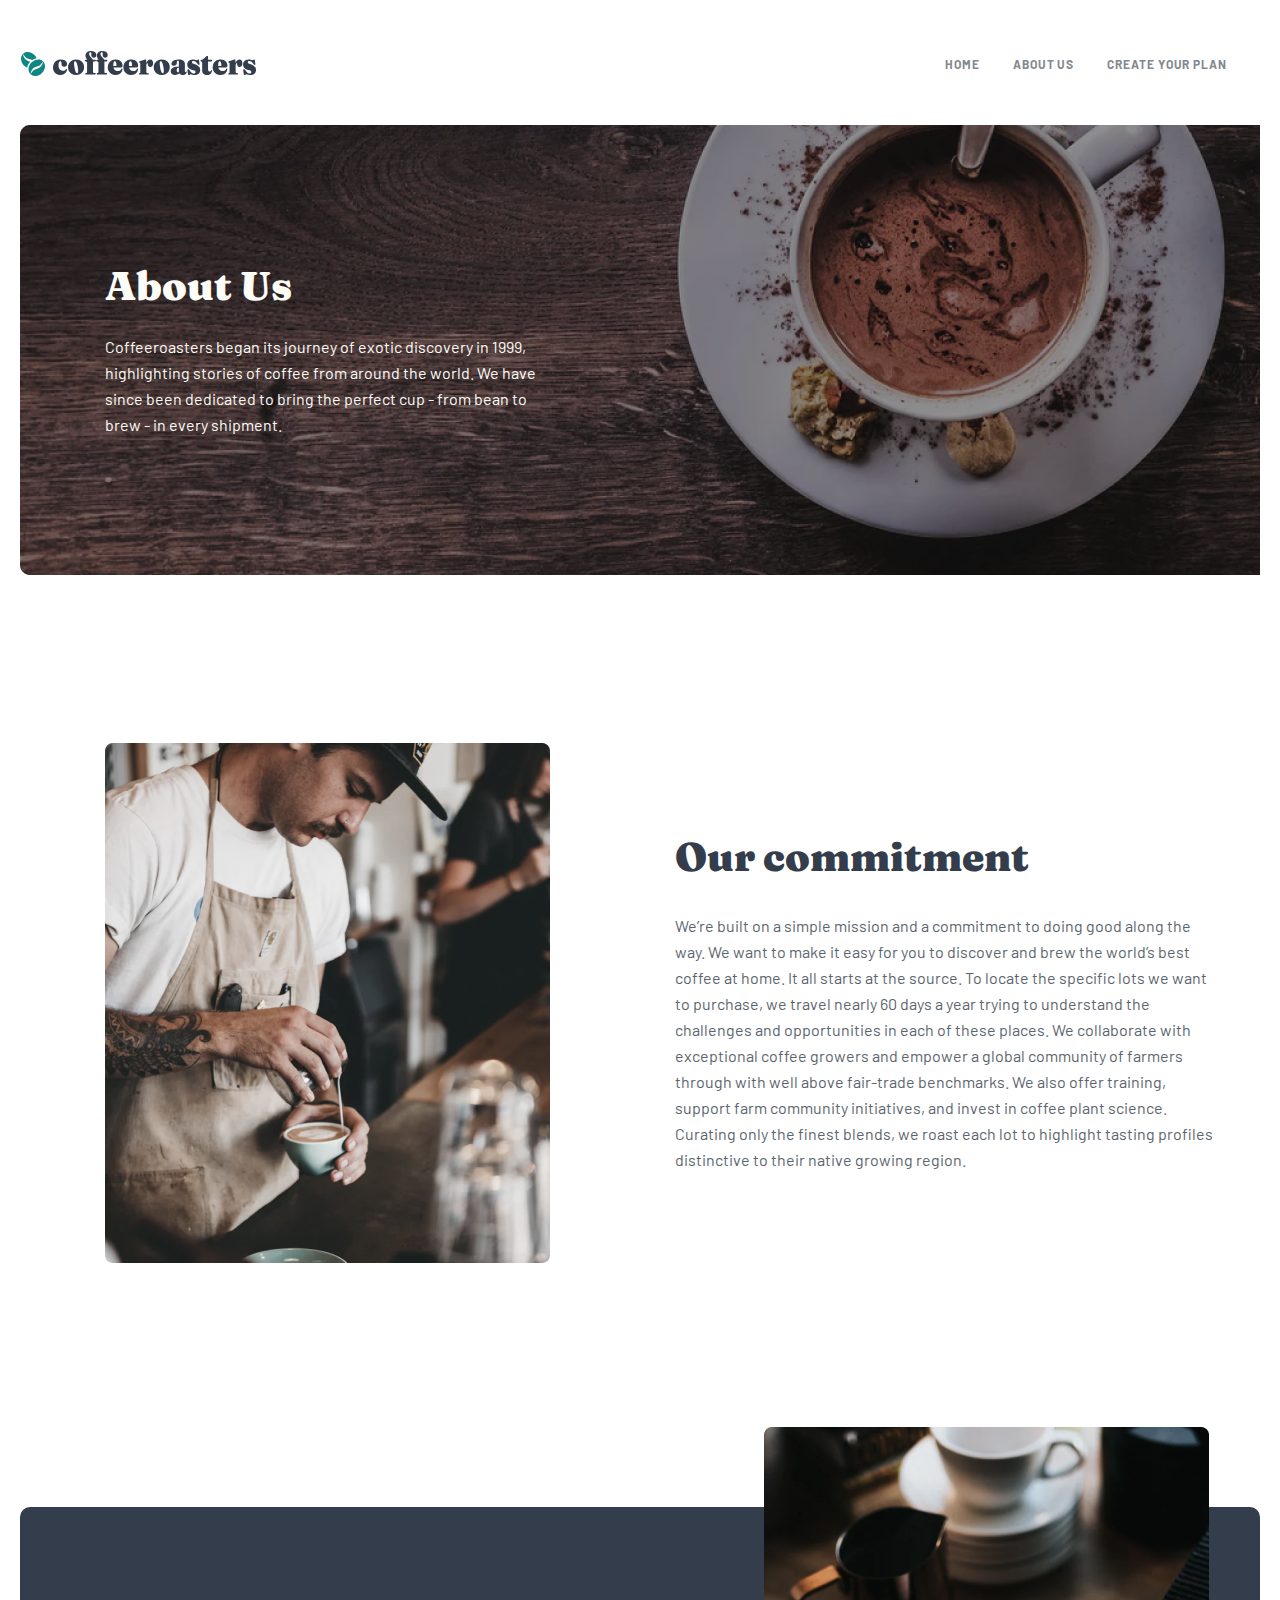
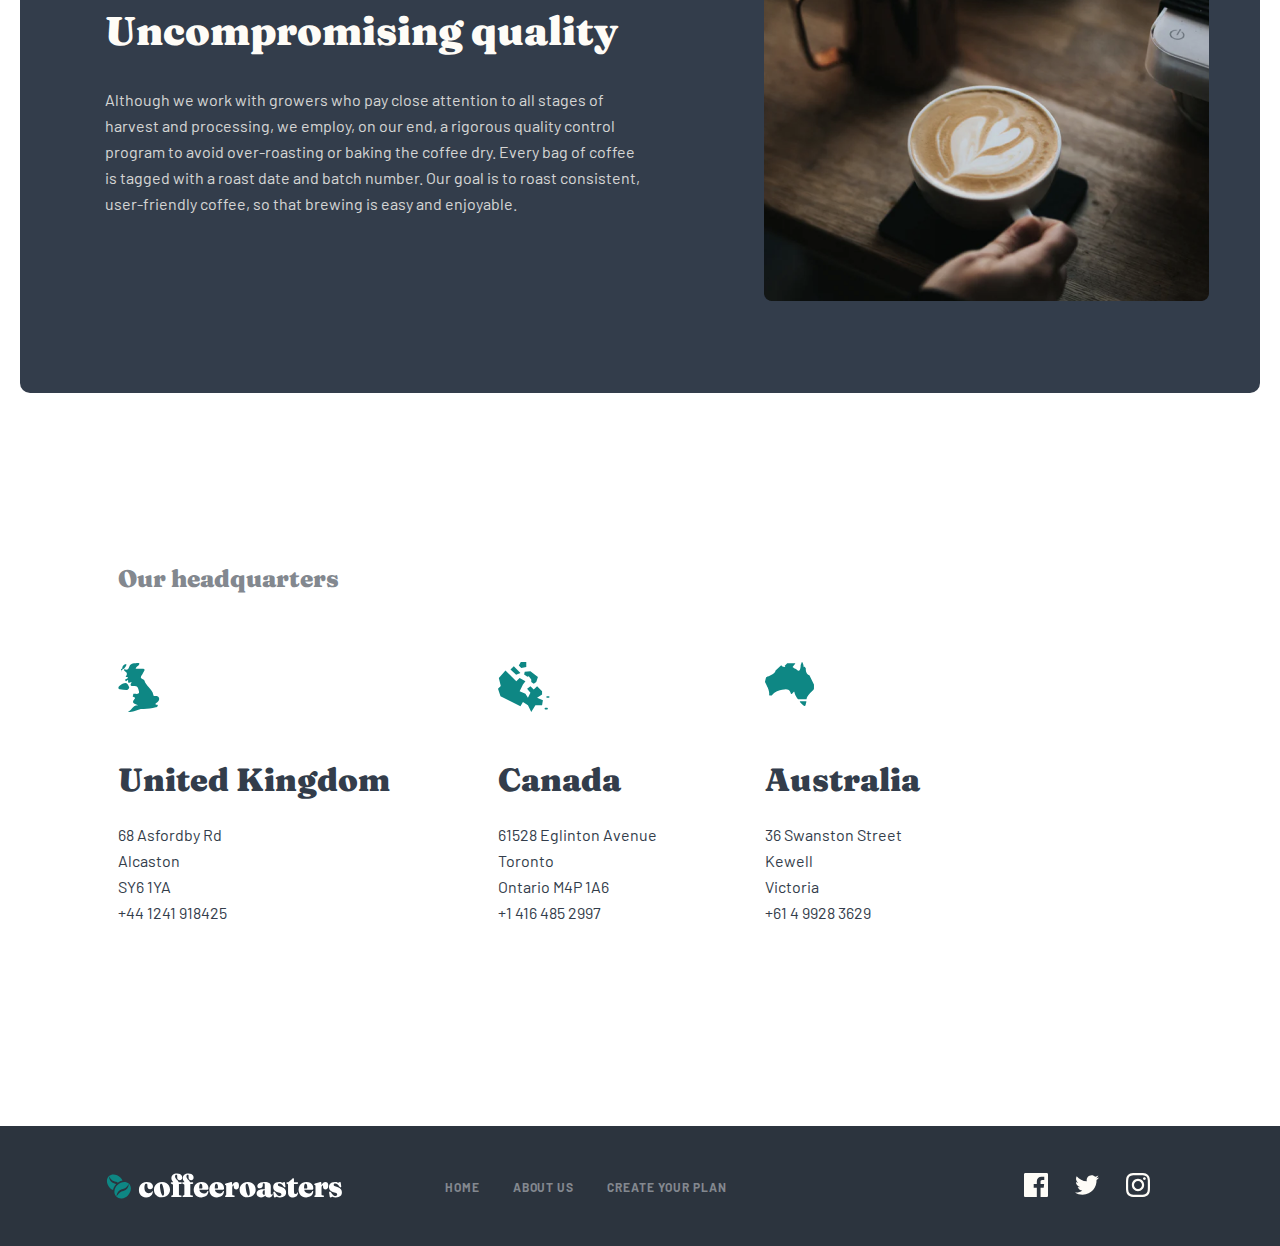
==== about.html @ 6b951853 "about page done" ====
<!DOCTYPE html>
<html lang="en">
<head>
    <meta charset="UTF-8">
    <meta http-equiv="X-UA-Compatible" content="IE=edge">
    <meta name="viewport" content="width=device-width, initial-scale=1.0">
    <link rel="stylesheet" href="./css/main.css">
    <title>About us</title>
</head>
<body>
    
    <header class="header">
        
        <div class="container">
            
            <div class="header__container">
                
                <a class="header__link" href="./index.html"><img class="header__logo" src="./img/logo-dark.svg" alt="#"></a>
                
                <ul class="header__list">
                    
                    <li class="header__iteam"><a class="header__link" href="./index.html">Home</a></li>
                    <li class="header__iteam"><a class="header__link" href="./about.html">About Us</a></li>
                    <li class="header__iteam"><a class="header__link" href="./index.html">Create your plan</a></li>

                </ul>
                
            </div>
            
        </div>
        
    </header>
    
    <main class="main">
        
        <div class="container">
            
            <section class="about">
                
                <h2 class="about__heading">About Us</h2>
                
                <p class="about__text">Coffeeroasters began its journey of exotic discovery in 1999, highlighting stories of coffee from around the world. We have since been dedicated to bring the perfect cup - from bean to brew - in every shipment.</p>
                
            </section>
            
            <section class="commitment">
                
                <div class="commitment__container">
                    
                    <img class="commitment__pic" src="./img/barist.png" alt="#">
                    
                    <div class="commitment__info">
                        
                        <h2 class="commitment__heading">Our commitment</h2>
                        
                        <p class="commitment__text">We’re built on a simple mission and a commitment to doing good along the way. We want to make it easy for you to discover and brew the world’s best coffee at home. It all starts at the source. To locate the specific lots we want to purchase, we travel nearly 60 days a year trying to understand the challenges and opportunities in each of these places. We collaborate with exceptional coffee growers and empower a global community of farmers through with well above fair-trade benchmarks. We also offer training, support farm community initiatives, and invest in coffee plant science. Curating only the finest blends, we roast each lot to highlight tasting profiles distinctive to their native growing region.</p>
                        
                    </div>
                    
                </div>
                
            </section>
            
            <section class="quality">
                
                <div class="quality__info">
                    
                    <h2 class="quality__info-heading">Uncompromising quality</h2>
                    
                    <p class="quality__info-text">Although we work with growers who pay close attention to all stages of harvest and processing, we employ, on our end, a rigorous quality control program to avoid over-roasting or baking the coffee dry. Every bag of coffee is tagged with a roast date and batch number. Our goal is to roast consistent, user-friendly coffee, so that brewing is easy and enjoyable.</p>
                    
                    <div class="quality__right"></div>
                    
                </div>
                
            </section>
            
            <section class="headquarters">
                
                <div class="headquarters__container">
                    
                    <h2 class="headquarters__heading">Our headquarters</h2>
                    
                    <ol class="location__list">
                        
                        <li class="list__item uk__location">
                            
                            <h3>United Kingdom</h3>
                            
                            <ul class="location__inner-list">
                                <li class="inner__list-itme">68  Asfordby Rd</li>
                                <li class="inner__list-itme">Alcaston</li>
                                <li class="inner__list-itme">SY6 1YA</li>
                                <li class="inner__list-itme">+44 1241 918425</li>
                            </ul>
                            
                        </li>
                        
                        <li class="list__item canada__location">
                            
                            <h3>Canada</h3>
                            
                            <ul class="location__inner-list">
                                <li class="inner__list-itme">61528  Eglinton Avenue</li>
                                <li class="inner__list-itme">Toronto</li>
                                <li class="inner__list-itme">Ontario M4P 1A6</li>
                                <li class="inner__list-itme">+1 416 485 2997</li>
                            </ul>
                            
                        </li>
                        
                        <li class="list__item australia__location">
                            
                            <h3>Australia</h3>
                            
                            <ul class="location__inner-list">
                                <li class="inner__list-itme">36 Swanston Street</li>
                                <li class="inner__list-itme">Kewell</li>
                                <li class="inner__list-itme">Victoria</li>
                                <li class="inner__list-itme">+61 4 9928 3629</li>
                            </ul>
                            
                        </li>
                        
                    </ol>
                    
                </div>
                
            </section>
            
        </div>
        
    </main>

    <footer class="footer container">
        
        <div class="footer__items">
            
            <div class="left__footer">
                <a href="./index.html"><img class="footer__logo-img" src="./img/logo-light.svg" alt="#"></a>
                
                <ul class="footer__list">
                    <li class="footer__list-item"><a class="footer__list-link" href="./index.html">HOME</a></li>
                    <li class="footer__list-item"><a class="footer__list-link" href="./about.html">ABOUT US</a></li>
                    <li class="footer__list-item"><a class="footer__list-link" href="./plan_creator.html">Create your plan</a></li>
                </ul>
                
            </div>
            
            <div class="right__footer">
                <a href="#"><img class="footer__social-link" src="./img/facebook-icon.svg" alt="#"></a>
                <a href="#"><img class="footer__social-link" src="./img/twiiter-icon.svg" alt="#"></a>
                <a href="#"><img class="footer__social-link" src="./img/insta-icon.svg" alt="#"></a>
            </div>
            
        </div>
        
    </footer>
    
</body>
</html>
---- css/main.css ----
/* barlow-regular - latin */
@font-face {
  font-family: 'Barlow';
  font-style: normal;
  font-weight: 400;
  src: url("../fonts/barlow-v12-latin-regular.woff2") format("woff2"), url("../fonts/barlow-v12-latin-regular.woff") format("woff");
  /* Chrome 6+, Firefox 3.6+, IE 9+, Safari 5.1+ */
}

/* barlow-700 - latin */
@font-face {
  font-family: 'Barlow';
  font-style: normal;
  font-weight: 700;
  src: url("../fonts/barlow-v12-latin-700.woff2") format("woff2"), url("../fonts/barlow-v12-latin-700.woff") format("woff");
  /* Chrome 6+, Firefox 3.6+, IE 9+, Safari 5.1+ */
}

/* fraunces-regular - latin */
@font-face {
  font-family: 'Fraunces';
  font-style: normal;
  font-weight: 400;
  src: url("../fonts/fraunces-v22-latin-regular.woff2") format("woff2"), url("../fonts/fraunces-v22-latin-regular.woff") format("woff");
  /* Chrome 6+, Firefox 3.6+, IE 9+, Safari 5.1+ */
}

/* fraunces-900 - latin */
@font-face {
  font-family: 'Fraunces';
  font-style: normal;
  font-weight: 900;
  src: url("../fonts/fraunces-v22-latin-900.woff2") format("woff2"), url("../fonts/fraunces-v22-latin-900.woff") format("woff");
  /* Chrome 6+, Firefox 3.6+, IE 9+, Safari 5.1+ */
}

/*! normalize.css v8.0.1 | MIT License | github.com/necolas/normalize.css */
/* Document
   ========================================================================== */
/**
 * 1. Correct the line height in all browsers.
 * 2. Prevent adjustments of font size after orientation changes in iOS.
 */
html {
  line-height: 1.15;
  /* 1 */
  -webkit-text-size-adjust: 100%;
  /* 2 */
}

/* Sections
     ========================================================================== */
/**
   * Remove the margin in all browsers.
   */
body {
  margin: 0;
}

/**
   * Render the `main` element consistently in IE.
   */
main {
  display: block;
}

/**
   * Correct the font size and margin on `h1` elements within `section` and
   * `article` contexts in Chrome, Firefox, and Safari.
   */
h1 {
  font-size: 2em;
  margin: 0.67em 0;
}

/* Grouping content
     ========================================================================== */
/**
   * 1. Add the correct box sizing in Firefox.
   * 2. Show the overflow in Edge and IE.
   */
hr {
  -webkit-box-sizing: content-box;
          box-sizing: content-box;
  /* 1 */
  height: 0;
  /* 1 */
  overflow: visible;
  /* 2 */
}

/**
   * 1. Correct the inheritance and scaling of font size in all browsers.
   * 2. Correct the odd `em` font sizing in all browsers.
   */
pre {
  font-family: monospace, monospace;
  /* 1 */
  font-size: 1em;
  /* 2 */
}

/* Text-level semantics
     ========================================================================== */
/**
   * Remove the gray background on active links in IE 10.
   */
a {
  background-color: transparent;
}

/**
   * 1. Remove the bottom border in Chrome 57-
   * 2. Add the correct text decoration in Chrome, Edge, IE, Opera, and Safari.
   */
abbr[title] {
  border-bottom: none;
  /* 1 */
  text-decoration: underline;
  /* 2 */
  -webkit-text-decoration: underline dotted;
          text-decoration: underline dotted;
  /* 2 */
}

/**
   * Add the correct font weight in Chrome, Edge, and Safari.
   */
b,
strong {
  font-weight: bolder;
}

/**
   * 1. Correct the inheritance and scaling of font size in all browsers.
   * 2. Correct the odd `em` font sizing in all browsers.
   */
code,
kbd,
samp {
  font-family: monospace, monospace;
  /* 1 */
  font-size: 1em;
  /* 2 */
}

/**
   * Add the correct font size in all browsers.
   */
small {
  font-size: 80%;
}

/**
   * Prevent `sub` and `sup` elements from affecting the line height in
   * all browsers.
   */
sub,
sup {
  font-size: 75%;
  line-height: 0;
  position: relative;
  vertical-align: baseline;
}

sub {
  bottom: -0.25em;
}

sup {
  top: -0.5em;
}

/* Embedded content
     ========================================================================== */
/**
   * Remove the border on images inside links in IE 10.
   */
img {
  border-style: none;
}

/* Forms
     ========================================================================== */
/**
   * 1. Change the font styles in all browsers.
   * 2. Remove the margin in Firefox and Safari.
   */
button,
input,
optgroup,
select,
textarea {
  font-family: inherit;
  /* 1 */
  font-size: 100%;
  /* 1 */
  line-height: 1.15;
  /* 1 */
  margin: 0;
  /* 2 */
}

/**
   * Show the overflow in IE.
   * 1. Show the overflow in Edge.
   */
button,
input {
  /* 1 */
  overflow: visible;
}

/**
   * Remove the inheritance of text transform in Edge, Firefox, and IE.
   * 1. Remove the inheritance of text transform in Firefox.
   */
button,
select {
  /* 1 */
  text-transform: none;
}

/**
   * Correct the inability to style clickable types in iOS and Safari.
   */
button,
[type="button"],
[type="reset"],
[type="submit"] {
  -webkit-appearance: button;
}

/**
   * Remove the inner border and padding in Firefox.
   */
button::-moz-focus-inner,
[type="button"]::-moz-focus-inner,
[type="reset"]::-moz-focus-inner,
[type="submit"]::-moz-focus-inner {
  border-style: none;
  padding: 0;
}

/**
   * Restore the focus styles unset by the previous rule.
   */
button:-moz-focusring,
[type="button"]:-moz-focusring,
[type="reset"]:-moz-focusring,
[type="submit"]:-moz-focusring {
  outline: 1px dotted ButtonText;
}

/**
   * Correct the padding in Firefox.
   */
fieldset {
  padding: 0.35em 0.75em 0.625em;
}

/**
   * 1. Correct the text wrapping in Edge and IE.
   * 2. Correct the color inheritance from `fieldset` elements in IE.
   * 3. Remove the padding so developers are not caught out when they zero out
   *    `fieldset` elements in all browsers.
   */
legend {
  -webkit-box-sizing: border-box;
          box-sizing: border-box;
  /* 1 */
  color: inherit;
  /* 2 */
  display: table;
  /* 1 */
  max-width: 100%;
  /* 1 */
  padding: 0;
  /* 3 */
  white-space: normal;
  /* 1 */
}

/**
   * Add the correct vertical alignment in Chrome, Firefox, and Opera.
   */
progress {
  vertical-align: baseline;
}

/**
   * Remove the default vertical scrollbar in IE 10+.
   */
textarea {
  overflow: auto;
}

/**
   * 1. Add the correct box sizing in IE 10.
   * 2. Remove the padding in IE 10.
   */
[type="checkbox"],
[type="radio"] {
  -webkit-box-sizing: border-box;
          box-sizing: border-box;
  /* 1 */
  padding: 0;
  /* 2 */
}

/**
   * Correct the cursor style of increment and decrement buttons in Chrome.
   */
[type="number"]::-webkit-inner-spin-button,
[type="number"]::-webkit-outer-spin-button {
  height: auto;
}

/**
   * 1. Correct the odd appearance in Chrome and Safari.
   * 2. Correct the outline style in Safari.
   */
[type="search"] {
  -webkit-appearance: textfield;
  /* 1 */
  outline-offset: -2px;
  /* 2 */
}

/**
   * Remove the inner padding in Chrome and Safari on macOS.
   */
[type="search"]::-webkit-search-decoration {
  -webkit-appearance: none;
}

/**
   * 1. Correct the inability to style clickable types in iOS and Safari.
   * 2. Change font properties to `inherit` in Safari.
   */
::-webkit-file-upload-button {
  -webkit-appearance: button;
  /* 1 */
  font: inherit;
  /* 2 */
}

/* Interactive
     ========================================================================== */
/*
   * Add the correct display in Edge, IE 10+, and Firefox.
   */
details {
  display: block;
}

/*
   * Add the correct display in all browsers.
   */
summary {
  display: list-item;
}

/* Misc
     ========================================================================== */
/**
   * Add the correct display in IE 10+.
   */
template {
  display: none;
}

/**
   * Add the correct display in IE 10.
   */
[hidden] {
  display: none;
}

*,
*::before,
*::after {
  -webkit-box-sizing: border-box;
          box-sizing: border-box;
  margin: 0;
  padding: 0;
  font-family: 'Barlow', 'Fraunces', sans-serif;
}

img {
  vertical-align: middle;
}

h1, h2, h3, h4, h5, h6 p {
  margin: 0;
}

ul, li, ol {
  list-style-type: none;
}

a {
  text-decoration: none;
}

.button {
  background: #0E8784;
  border-radius: 6px;
}

.button:hover {
  background-color: #66D2CF;
  color: #FEFCF7;
}

.container {
  max-width: 1320px;
  margin-left: auto;
  margin-right: auto;
  padding: 0 20px;
}

.header {
  padding-top: 50px;
  margin-bottom: 48px;
}

.header__container {
  display: -webkit-box;
  display: -ms-flexbox;
  display: flex;
  -webkit-box-pack: justify;
      -ms-flex-pack: justify;
          justify-content: space-between;
  -webkit-box-align: center;
      -ms-flex-align: center;
          align-items: center;
}

.header__link {
  font-family: 'Barlow';
  font-weight: 700;
  font-size: 12px;
  line-height: 15px;
  letter-spacing: 0.923077px;
  text-transform: uppercase;
  color: #83888F;
  margin-right: 33px;
}

.header__link:active {
  color: #333D4B;
}

.header__list {
  display: -webkit-box;
  display: -ms-flexbox;
  display: flex;
}

.top__content {
  background-image: url(./../img/mainpg-img.png);
  width: 1280px;
  height: 600px;
  -o-object-fit: contain;
     object-fit: contain;
  border-radius: 10px;
  padding-top: 117px;
  padding-left: 85px;
  margin-bottom: 136px;
}

.top__content-heading {
  font-family: 'Fraunces';
  font-weight: 900;
  font-size: 72px;
  line-height: 72px;
  color: #FEFCF7;
  width: 493px;
  padding-bottom: 32px;
}

.top__content-text {
  font-family: 'Barlow';
  font-weight: 400;
  font-size: 16px;
  line-height: 26px;
  color: #FEFCF7;
  mix-blend-mode: normal;
  opacity: 0.8;
  width: 445px;
  padding-bottom: 55px;
}

.top__content-btn {
  font-family: 'Fraunces';
  font-style: normal;
  font-weight: 900;
  font-size: 18px;
  line-height: 25px;
  color: #FEFCF7;
  padding: 16px 31px;
}

.middle__content {
  margin-bottom: 180px;
}

.middle__content-list {
  display: -webkit-box;
  display: -ms-flexbox;
  display: flex;
  -webkit-box-pack: justify;
      -ms-flex-pack: justify;
          justify-content: space-between;
  padding-top: 100px;
}

.middle .collection__container {
  max-width: 1111px;
  margin-left: auto;
  margin-right: auto;
  padding: 0 20px;
  background-image: url(./../img/our-collection.svg);
  background-repeat: no-repeat;
  background-position-y: -9%;
}

.middle .content__pic {
  width: 255px;
  height: 193px;
  -o-object-fit: contain;
     object-fit: contain;
  margin-bottom: 67.55px;
}

.middle .content__heading {
  font-family: 'Fraunces';
  font-weight: 900;
  font-size: 24px;
  line-height: 32px;
  text-align: center;
  color: #333D4B;
  margin-bottom: 24px;
}

.middle .content__text {
  font-family: 'Barlow';
  font-style: normal;
  font-weight: 400;
  font-size: 16px;
  line-height: 26px;
  text-align: center;
  color: #333D4B;
  width: 255px;
}

.choice {
  background-color: #333D4B;
  height: 577px;
  padding-top: 100px;
  display: -webkit-box;
  display: -ms-flexbox;
  display: flex;
  -webkit-box-orient: vertical;
  -webkit-box-direction: normal;
      -ms-flex-direction: column;
          flex-direction: column;
  -webkit-box-align: center;
      -ms-flex-align: center;
          align-items: center;
  margin-bottom: 350px;
}

.choice__heading {
  font-family: 'Fraunces';
  font-weight: 900;
  font-size: 40px;
  line-height: 48px;
  color: #FEFCF7;
  margin-bottom: 32px;
}

.choice__text {
  font-family: 'Barlow';
  font-style: normal;
  font-weight: 400;
  font-size: 16px;
  line-height: 26px;
  color: #FEFCF7;
  mix-blend-mode: normal;
  text-align: center;
  opacity: 0.8;
  width: 540px;
  margin-bottom: 86px;
}

.choice__wrapper {
  display: -webkit-box;
  display: -ms-flexbox;
  display: flex;
  position: relative;
}

.choice__list1 {
  background: #0E8784;
  border-radius: 8px;
  padding-top: 128px;
  width: 350px;
  display: -webkit-box;
  display: -ms-flexbox;
  display: flex;
  -webkit-box-orient: vertical;
  -webkit-box-direction: normal;
      -ms-flex-direction: column;
          flex-direction: column;
  -webkit-box-align: center;
      -ms-flex-align: center;
          align-items: center;
  padding-bottom: 48px;
  margin-right: 15px;
  margin-left: 15px;
}

.choice__list1::before {
  content: url(./../img/present-box.svg);
  width: 72px;
  height: 72px;
  -o-object-fit: contain;
     object-fit: contain;
  position: absolute;
  -webkit-transform: translateY(-56px);
          transform: translateY(-56px);
}

.choice__list2 {
  background: #0E8784;
  border-radius: 8px;
  padding-top: 128px;
  width: 350px;
  display: -webkit-box;
  display: -ms-flexbox;
  display: flex;
  -webkit-box-orient: vertical;
  -webkit-box-direction: normal;
      -ms-flex-direction: column;
          flex-direction: column;
  -webkit-box-align: center;
      -ms-flex-align: center;
          align-items: center;
  padding-bottom: 48px;
  margin-right: 15px;
  margin-left: 15px;
}

.choice__list2::before {
  content: url(./../img/present-box.svg);
  width: 72px;
  height: 72px;
  -o-object-fit: contain;
     object-fit: contain;
  position: absolute;
  -webkit-transform: translateY(-56px);
          transform: translateY(-56px);
}

.choice__list3 {
  background: #0E8784;
  border-radius: 8px;
  padding-top: 128px;
  width: 350px;
  display: -webkit-box;
  display: -ms-flexbox;
  display: flex;
  -webkit-box-orient: vertical;
  -webkit-box-direction: normal;
      -ms-flex-direction: column;
          flex-direction: column;
  -webkit-box-align: center;
      -ms-flex-align: center;
          align-items: center;
  padding-bottom: 48px;
  margin-right: 15px;
  margin-left: 15px;
}

.choice__list3::before {
  content: url(./../img/delivery-van.svg);
  width: 72px;
  height: 72px;
  -o-object-fit: contain;
     object-fit: contain;
  position: absolute;
  -webkit-transform: translateY(-56px);
          transform: translateY(-56px);
}

.choice__list-heading {
  font-family: 'Fraunces';
  font-weight: 900;
  font-size: 24px;
  line-height: 32px;
  text-align: center;
  color: #FEFCF7;
  margin-bottom: 24px;
  padding-top: 56px;
}

.choice__list-text {
  font-family: 'Barlow';
  font-style: normal;
  font-weight: 400;
  font-size: 16px;
  line-height: 26px;
  text-align: center;
  color: #FEFCF7;
  width: 255px;
}

.step__container {
  max-width: 1111px;
  margin-left: auto;
  margin-right: auto;
  padding: 0 20px;
  margin-bottom: 200px;
}

.step__heading {
  font-family: 'Fraunces';
  font-weight: 900;
  font-size: 24px;
  line-height: 32px;
  color: #83888F;
  margin-bottom: 80px;
}

.step__list {
  display: -webkit-box;
  display: -ms-flexbox;
  display: flex;
}

.step__item {
  width: 380px;
}

.step__icon-wrapper {
  margin-bottom: 67px;
  position: relative;
}

.step__icon-wrapper::before {
  content: '';
  position: absolute;
  top: 50%;
  left: 0;
  -webkit-transform: translateY(-50%);
          transform: translateY(-50%);
  display: inline-block;
  width: 100%;
  height: 2px;
  background-color: #FDD6BA;
  z-index: -1;
}

.step__item:last-child .step__icon-wrapper::before {
  display: none;
}

.step__icon-circle {
  display: inline-block;
  width: 31px;
  height: 31px;
  background: #FEFCF7;
  border: 2px solid #0E8784;
  border-radius: 50%;
}

.step__info-wrapper {
  padding-right: 95px;
}

.step__number {
  font-family: 'Fraunces';
  font-weight: 900;
  font-size: 72px;
  line-height: 72px;
  color: #FDD6BA;
  margin-bottom: 38px;
}

.step__item-heading {
  font-family: 'Fraunces';
  font-weight: 900;
  font-size: 32px;
  line-height: 36px;
  color: #333D4B;
  margin-bottom: 42px;
}

.step__item-text {
  font-family: 'Barlow';
  font-weight: 400;
  font-size: 16px;
  line-height: 26px;
  color: #333D4B;
  margin-bottom: 64px;
}

.step__link {
  font-family: 'Fraunces';
  font-weight: 900;
  font-size: 18px;
  line-height: 25px;
  color: #FEFCF7;
  background: #0E8784;
  border-radius: 6px;
  padding: 16px 31px;
}

.footer {
  background: #2C343E;
  margin-top: 200px;
  height: 120px;
  max-width: 1280px;
}

.footer__items {
  display: -webkit-box;
  display: -ms-flexbox;
  display: flex;
  -webkit-box-pack: justify;
      -ms-flex-pack: justify;
          justify-content: space-between;
  padding-left: 86px;
}

.footer__logo-img {
  margin-right: 103px;
}

.footer__list {
  display: -webkit-box;
  display: -ms-flexbox;
  display: flex;
  -webkit-box-pack: justify;
      -ms-flex-pack: justify;
          justify-content: space-between;
}

.footer__list-item {
  list-style-type: none;
}

.footer__list-link {
  text-decoration: none;
  font-family: 'Barlow';
  font-weight: 700;
  font-size: 12px;
  line-height: 15px;
  letter-spacing: 0.923077px;
  text-transform: uppercase;
  color: #83888F;
  margin-right: 33px;
}

.footer__list-link:hover {
  color: #FEFCF7;
}

.footer__social-link {
  margin-right: 24px;
}

.left__footer {
  display: -webkit-box;
  display: -ms-flexbox;
  display: flex;
  -webkit-box-align: center;
      -ms-flex-align: center;
          align-items: center;
  padding-top: 47px;
}

.right__footer {
  -webkit-box-align: center;
      -ms-flex-align: center;
          align-items: center;
  padding-top: 47px;
  padding-right: 86px;
}

.about {
  background-image: url(./../../img/about_us.png);
  -o-object-fit: contain;
     object-fit: contain;
  height: 450px;
  padding-top: 137px;
  padding-left: 85px;
  margin-bottom: 168px;
}

.about__heading {
  font-family: 'Fraunces';
  font-weight: 900;
  font-size: 40px;
  line-height: 48px;
  color: #FEFCF7;
  margin-bottom: 24px;
}

.about__text {
  font-family: 'Barlow';
  font-weight: 400;
  font-size: 16px;
  line-height: 26px;
  color: #FEFCF7;
  width: 445px;
}

.commitment {
  margin-bottom: 244px;
}

.commitment__container {
  max-width: 1110px;
  margin-left: auto;
  margin-right: auto;
  padding: 0 20px;
  display: -webkit-box;
  display: -ms-flexbox;
  display: flex;
}

.commitment__pic {
  margin-right: 125px;
}

.commitment__heading {
  font-family: 'Fraunces';
  font-weight: 900;
  font-size: 40px;
  line-height: 48px;
  color: #333D4B;
  margin-top: 90px;
  margin-bottom: 32px;
}

.commitment__text {
  font-family: 'Barlow';
  font-weight: 400;
  font-size: 16px;
  line-height: 26px;
  color: #333D4B;
  mix-blend-mode: normal;
  opacity: 0.8;
  width: 540px;
}

.quality {
  background-color: #333D4B;
  border-radius: 10px;
  margin-bottom: 170px;
}

.quality__info {
  position: relative;
  padding-top: 100px;
  padding-left: 85px;
}

.quality__info-heading {
  font-family: 'Fraunces';
  font-weight: 900;
  font-size: 40px;
  line-height: 48px;
  color: #FEFCF7;
  margin-bottom: 32px;
}

.quality__info-text {
  font-family: 'Barlow';
  font-weight: 400;
  font-size: 16px;
  line-height: 26px;
  color: #FEFCF7;
  mix-blend-mode: normal;
  opacity: 0.8;
  width: 540px;
  padding-bottom: 176px;
}

.quality__right {
  background-image: url(./../img/quality.png);
  background-repeat: no-repeat;
  width: 445px;
  height: 474px;
  position: absolute;
  top: 0;
  left: 60%;
  -webkit-transform: translateX(720px);
          transform: translateX(720px);
  -webkit-transform: translateY(-80px);
          transform: translateY(-80px);
}

.headquarters {
  margin-bottom: 168px;
}

.headquarters__container {
  max-width: 1085px;
  margin-left: auto;
  margin-right: auto;
  padding: 0 20px;
}

.headquarters__heading {
  font-family: 'Fraunces';
  font-weight: 900;
  font-size: 24px;
  line-height: 32px;
  color: #83888F;
  margin-bottom: 72px;
}

.location__list {
  display: -webkit-box;
  display: -ms-flexbox;
  display: flex;
  padding-top: 95px;
}

.list__item {
  margin-right: 108px;
}

.list__item > h3 {
  font-family: 'Fraunces';
  font-weight: 900;
  font-size: 32px;
  line-height: 36px;
  color: #333D4B;
  margin-bottom: 24px;
}

.inner__list-itme {
  font-family: 'Barlow';
  font-weight: 400;
  font-size: 16px;
  line-height: 26px;
  color: #333D4B;
}

.uk__location::before {
  content: url(./../../img/kingdom.svg);
  position: absolute;
  width: 51px;
  height: 49px;
  -o-object-fit: contain;
     object-fit: contain;
  -webkit-transform: translateY(-100px);
          transform: translateY(-100px);
}

.canada__location::before {
  content: url(./../../img/canada.svg);
  position: absolute;
  width: 51px;
  height: 49px;
  -o-object-fit: contain;
     object-fit: contain;
  -webkit-transform: translateY(-100px);
          transform: translateY(-100px);
}

.australia__location::before {
  content: url(./../../img/australia.svg);
  position: absolute;
  width: 51px;
  height: 49px;
  -o-object-fit: contain;
     object-fit: contain;
  -webkit-transform: translateY(-100px);
          transform: translateY(-100px);
}
/*# sourceMappingURL=main.css.map */
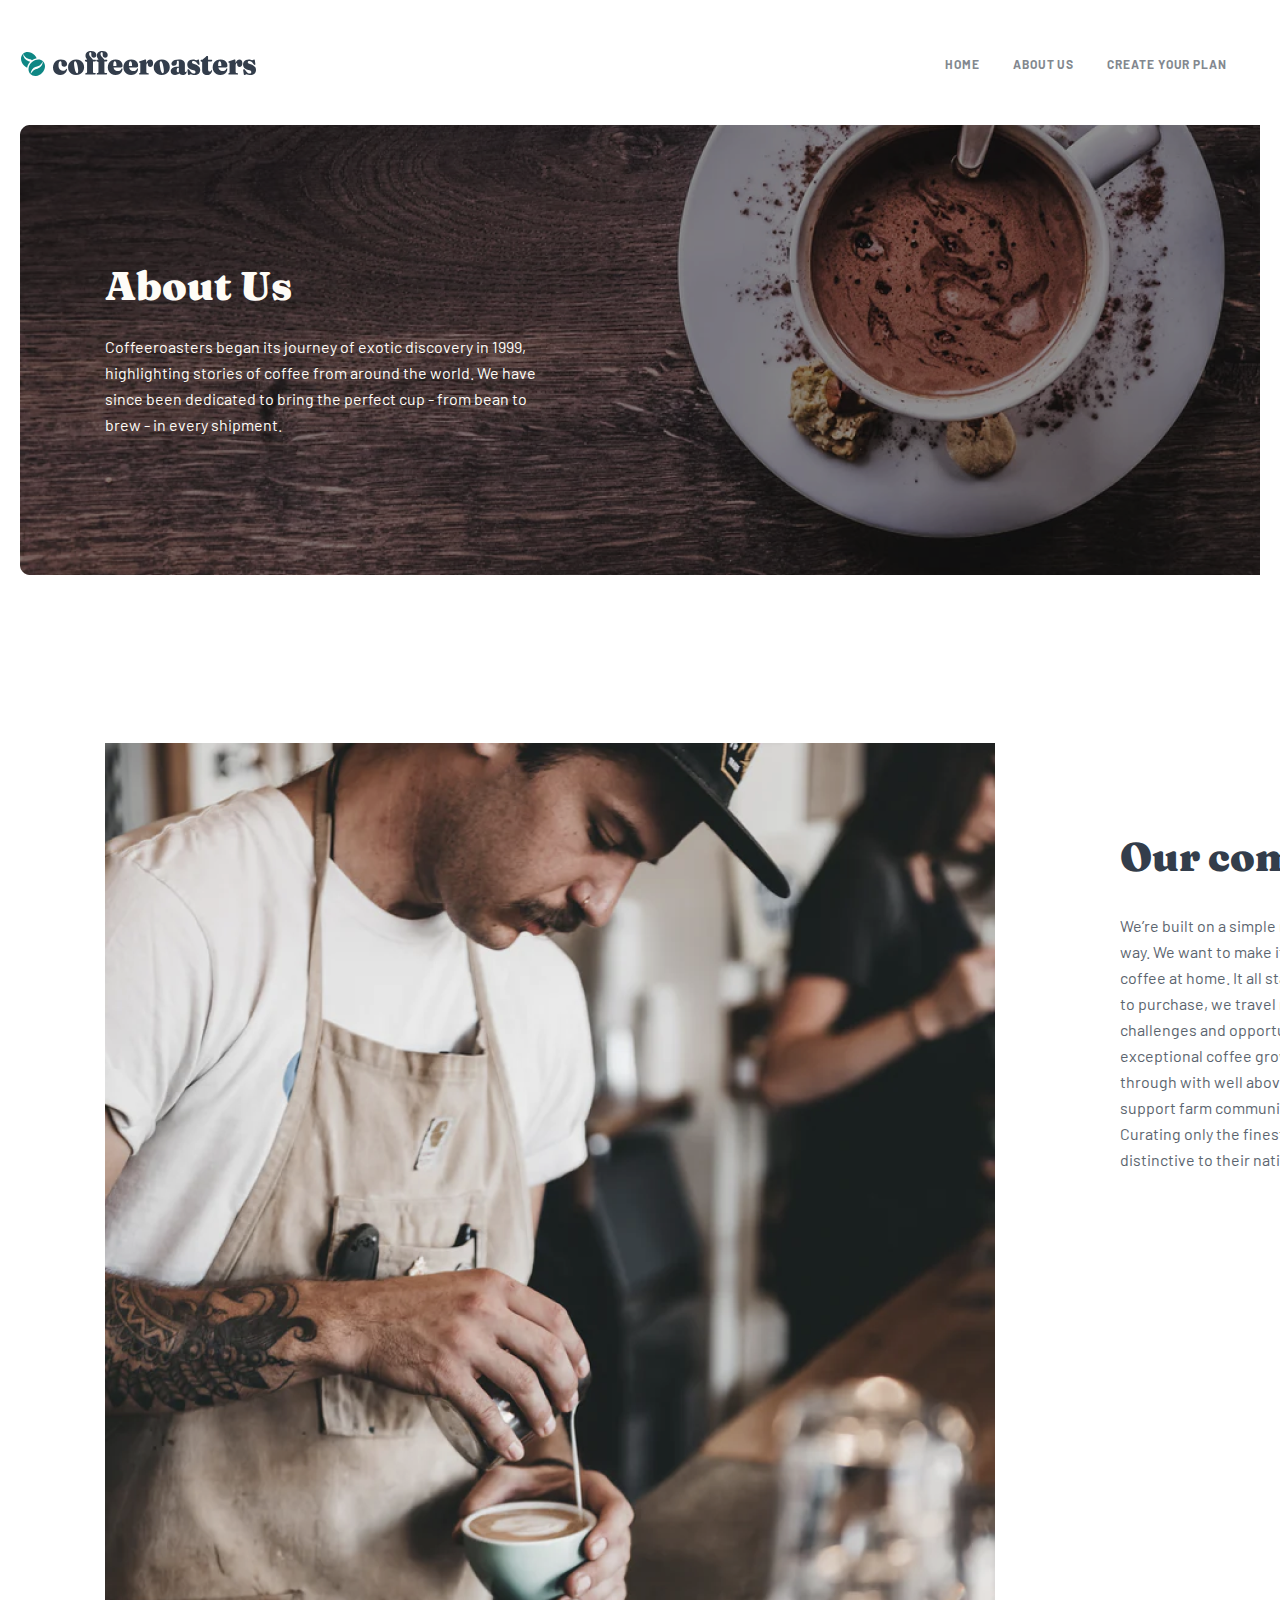
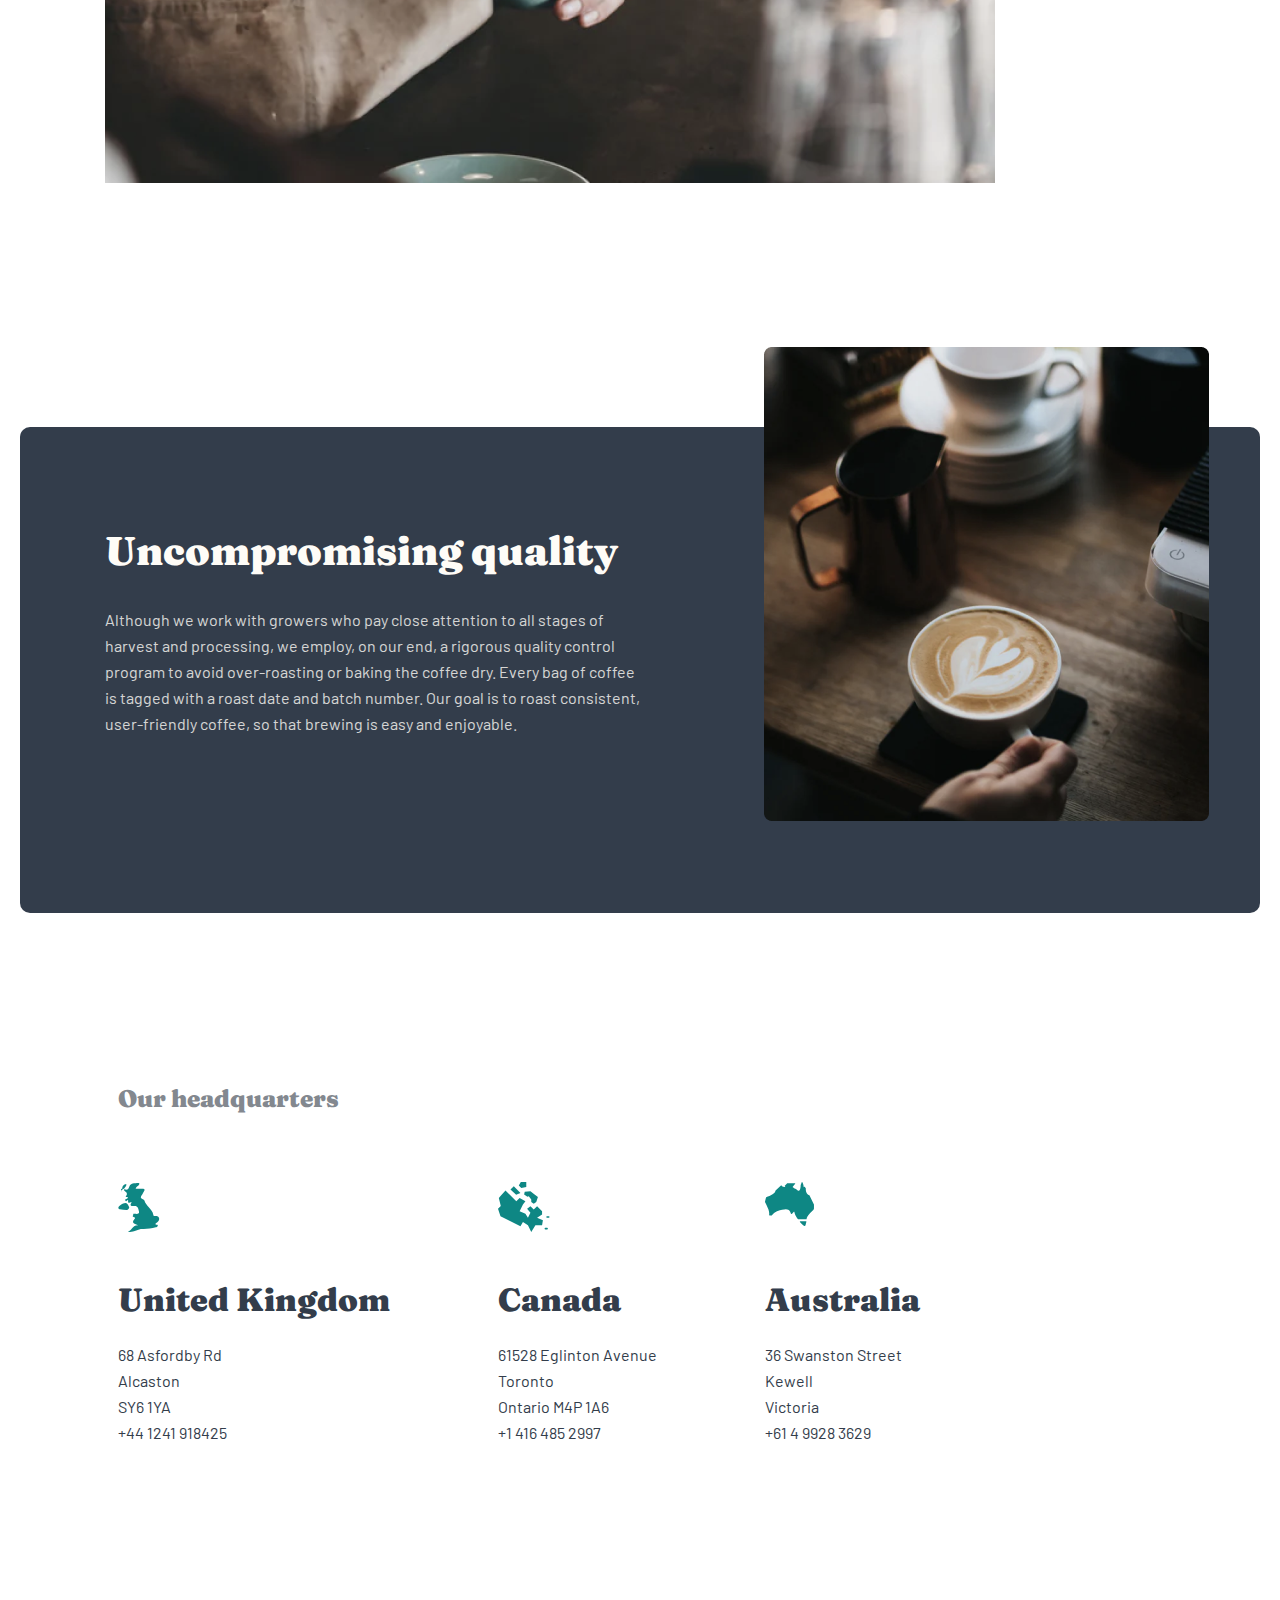
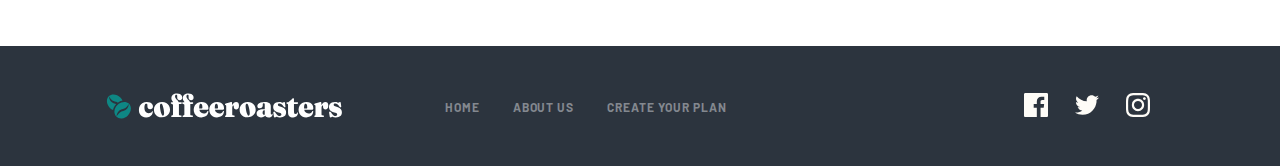
==== commit 7f85e7d1: "retina done in all photos" ====
--- a/about.html
+++ b/about.html
@@ -47,7 +47,7 @@
                 
                 <div class="commitment__container">
                     
-                    <img class="commitment__pic" src="./img/barist.png" alt="#">
+                    <img class="commitment__pic" src="./img/barist.png" srcset="./img/barist-retina.png 1x" srcset="./img/barist-retina.png 2x"alt="#">
                     
                     <div class="commitment__info">
                         
--- a/css/main.css
+++ b/css/main.css
@@ -468,6 +468,12 @@
   padding-top: 117px;
   padding-left: 85px;
   margin-bottom: 136px;
+}
+
+@media only screen and (-webkit-min-device-pixel-ratio: 2), only screen and (min--moz-device-pixel-ratio: 2), only screen and (min-device-pixel-ratio: 2), only screen and (min-resolution: 192dpi), only screen and (min-resolution: 2dppx) {
+  .top__content {
+    background-image: url(./../img/mainpg-img-retina.png);
+  }
 }
 
 .top__content-heading {
@@ -900,6 +906,12 @@
   margin-bottom: 168px;
 }
 
+@media only screen and (-webkit-min-device-pixel-ratio: 2), only screen and (min--moz-device-pixel-ratio: 2), only screen and (min-device-pixel-ratio: 2), only screen and (min-resolution: 192dpi), only screen and (min-resolution: 2dppx) {
+  .about {
+    background-image: url(./../../img/about_us-retina.png);
+  }
+}
+
 .about__heading {
   font-family: 'Fraunces';
   font-weight: 900;
@@ -1004,6 +1016,12 @@
           transform: translateY(-80px);
 }
 
+@media only screen and (-webkit-min-device-pixel-ratio: 2), only screen and (min--moz-device-pixel-ratio: 2), only screen and (min-device-pixel-ratio: 2), only screen and (min-resolution: 192dpi), only screen and (min-resolution: 2dppx) {
+  .quality__right {
+    background-image: url(./../img/qu.png);
+  }
+}
+
 .headquarters {
   margin-bottom: 168px;
 }
@@ -1084,4 +1102,132 @@
   -webkit-transform: translateY(-100px);
           transform: translateY(-100px);
 }
+
+.plan {
+  margin-bottom: 164px;
+}
+
+.plan__heading {
+  font-family: 'Fraunces';
+  font-weight: 900;
+  font-size: 72px;
+  line-height: 72px;
+  color: #FEFCF7;
+  margin-bottom: 32px;
+}
+
+.plan__text {
+  font-family: 'Barlow';
+  font-weight: 400;
+  font-size: 16px;
+  line-height: 26px;
+  color: #FEFCF7;
+  mix-blend-mode: normal;
+  opacity: 0.8;
+  width: 445px;
+}
+
+.plan .create__plan {
+  background-image: url(./../img/plan__coffee.png);
+  -o-object-fit: contain;
+     object-fit: contain;
+  height: 450px;
+  padding-top: 134px;
+  padding-left: 85px;
+}
+
+@media only screen and (-webkit-min-device-pixel-ratio: 2), only screen and (min--moz-device-pixel-ratio: 2), only screen and (min-device-pixel-ratio: 2), only screen and (min-resolution: 192dpi), only screen and (min-resolution: 2dppx) {
+  .plan .create__plan {
+    background-image: url(./../img/plan__coffee.png);
+  }
+}
+
+.plan__step {
+  background-color: #333D4B;
+  border-radius: 10px;
+  width: 1280px;
+  padding-top: 100px;
+  padding-bottom: 107px;
+  margin-bottom: 160px;
+}
+
+.plan__step-container {
+  max-width: 1110px;
+  margin-left: auto;
+  margin-right: auto;
+  padding: 0 20px;
+  display: -webkit-box;
+  display: -ms-flexbox;
+  display: flex;
+}
+
+.plan__step-list {
+  display: -webkit-box;
+  display: -ms-flexbox;
+  display: flex;
+}
+
+.plan__step-item {
+  width: 380px;
+  padding-right: 95px;
+  padding-top: 98px;
+  position: relative;
+}
+
+.plan__step-item::before {
+  content: '';
+  background-color: #333D4B;
+  display: inline-block;
+  width: 31px;
+  height: 31px;
+  border: 2px solid #0E8784;
+  border-radius: 50%;
+  position: absolute;
+  top: 0;
+  z-index: 1;
+}
+
+.plan__step-item::after {
+  content: '';
+  display: inline-block;
+  background-color: #FDD6BA;
+  width: 100%;
+  height: 2px;
+  position: absolute;
+  top: 15.5px;
+}
+
+.plan__step-item:last-child::after {
+  display: none;
+}
+
+.plan__step-num {
+  font-family: 'Fraunces';
+  font-style: normal;
+  font-weight: 900;
+  font-size: 72px;
+  line-height: 72px;
+  color: #FDD6BA;
+  margin-bottom: 38px;
+}
+
+.plan__step-heading {
+  font-family: 'Fraunces';
+  font-style: normal;
+  font-weight: 900;
+  font-size: 32px;
+  line-height: 36px;
+  color: #FEFCF7;
+  width: 255px;
+  margin-bottom: 42px;
+}
+
+.plan__step-text {
+  font-family: 'Barlow';
+  font-style: normal;
+  font-weight: 400;
+  font-size: 16px;
+  line-height: 26px;
+  color: #FEFCF7;
+}
 /*# sourceMappingURL=main.css.map */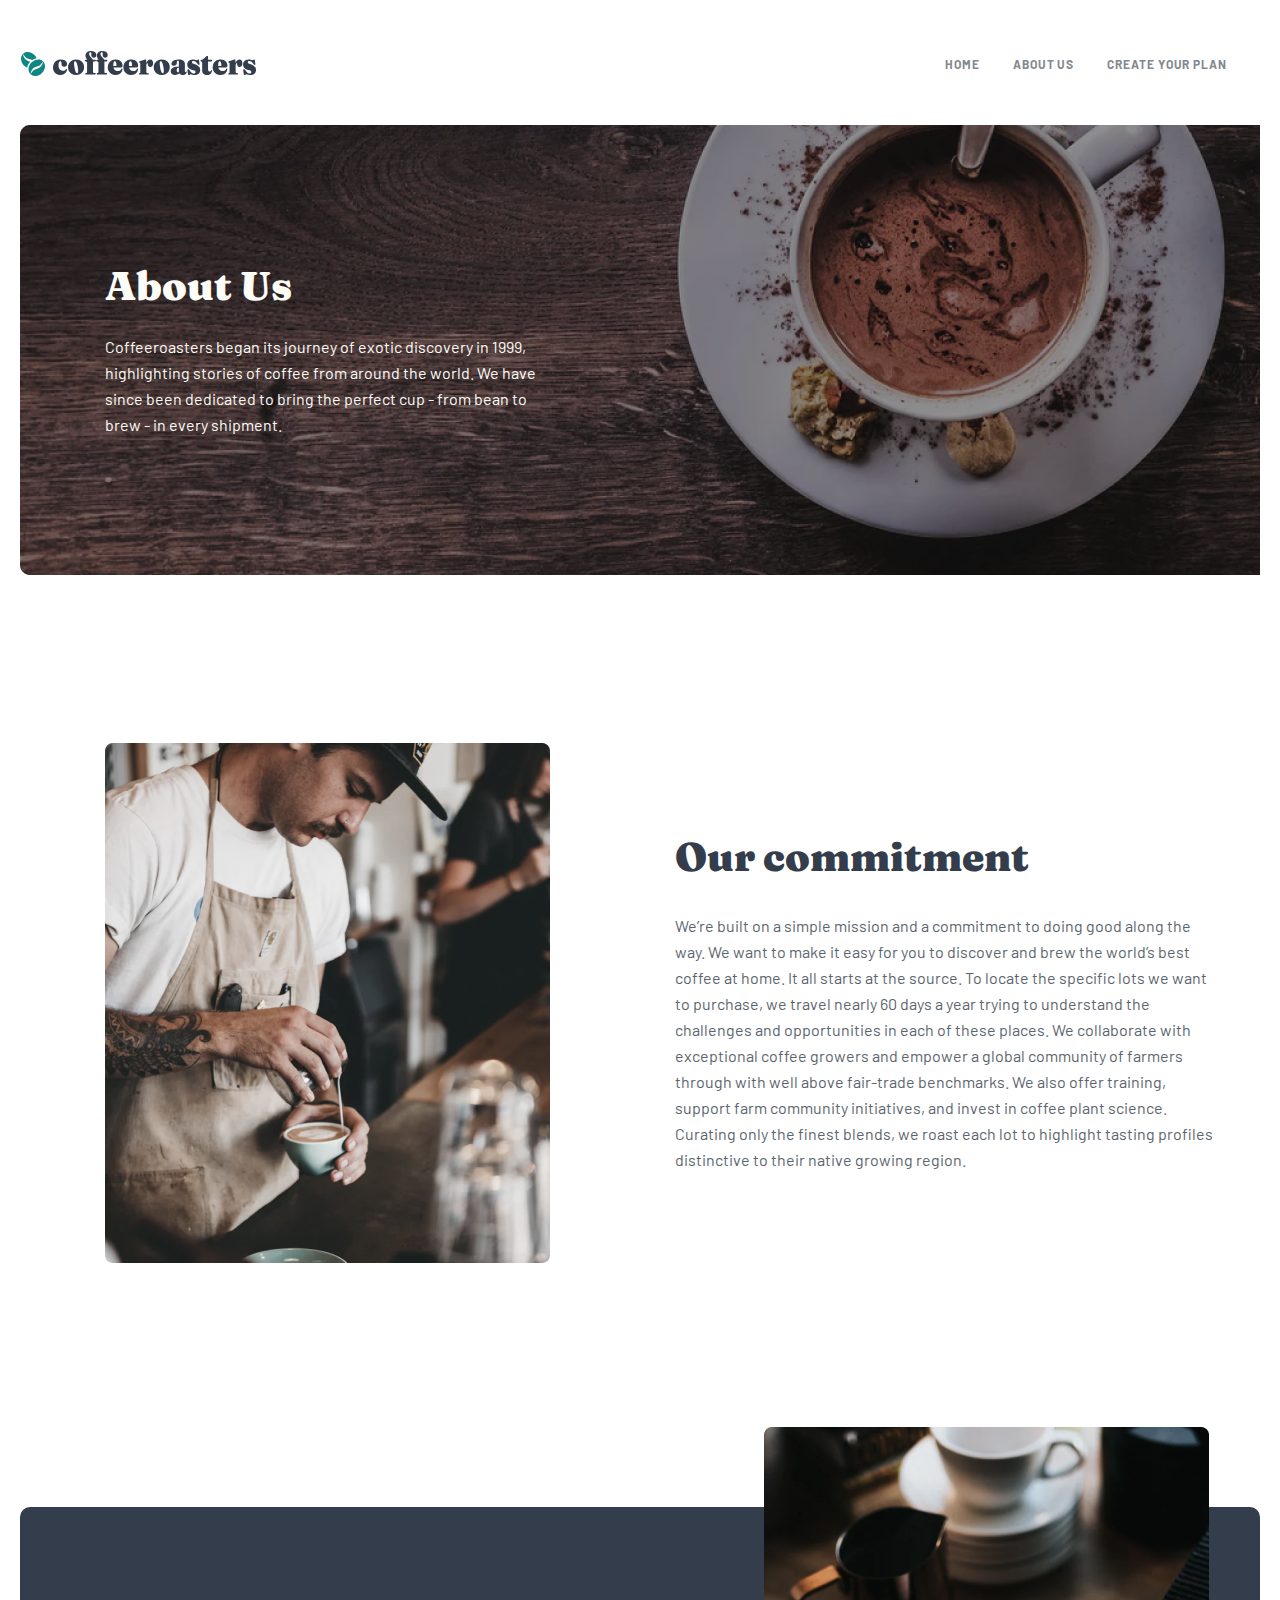
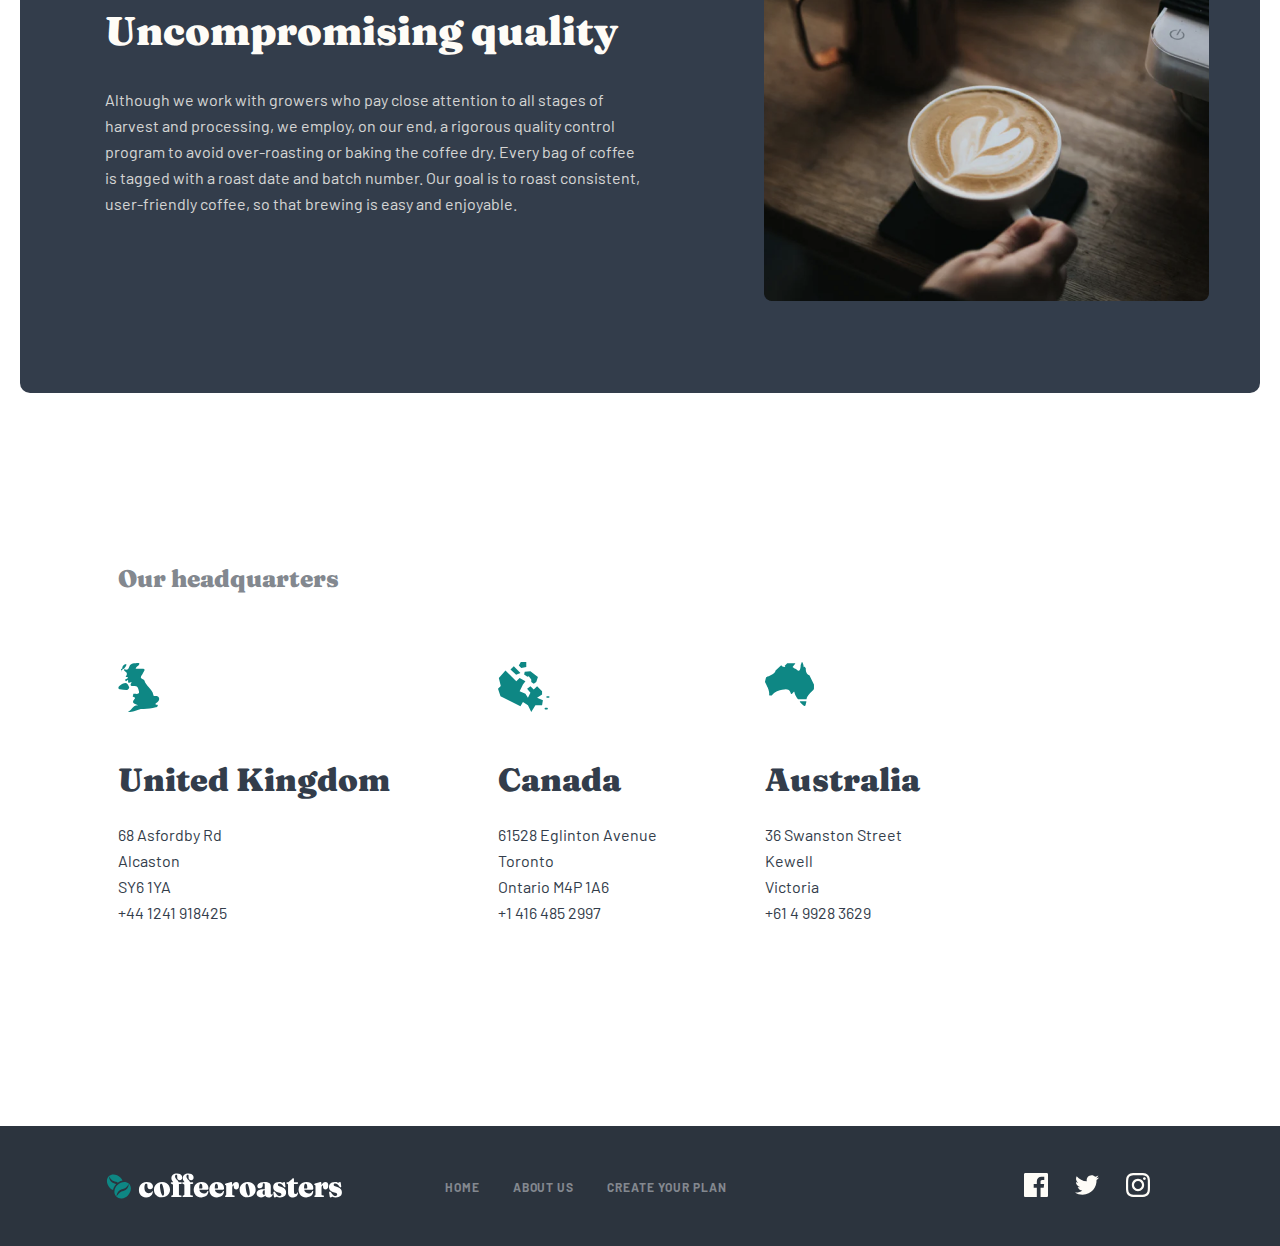
==== commit 1fc5eee1: "deleted retina" ====
--- a/about.html
+++ b/about.html
@@ -47,7 +47,7 @@
                 
                 <div class="commitment__container">
                     
-                    <img class="commitment__pic" src="./img/barist.png" srcset="./img/barist-retina.png 1x" srcset="./img/barist-retina.png 2x"alt="#">
+                    <img class="commitment__pic" src="./img/barist.png" alt="#">
                     
                     <div class="commitment__info">
                         
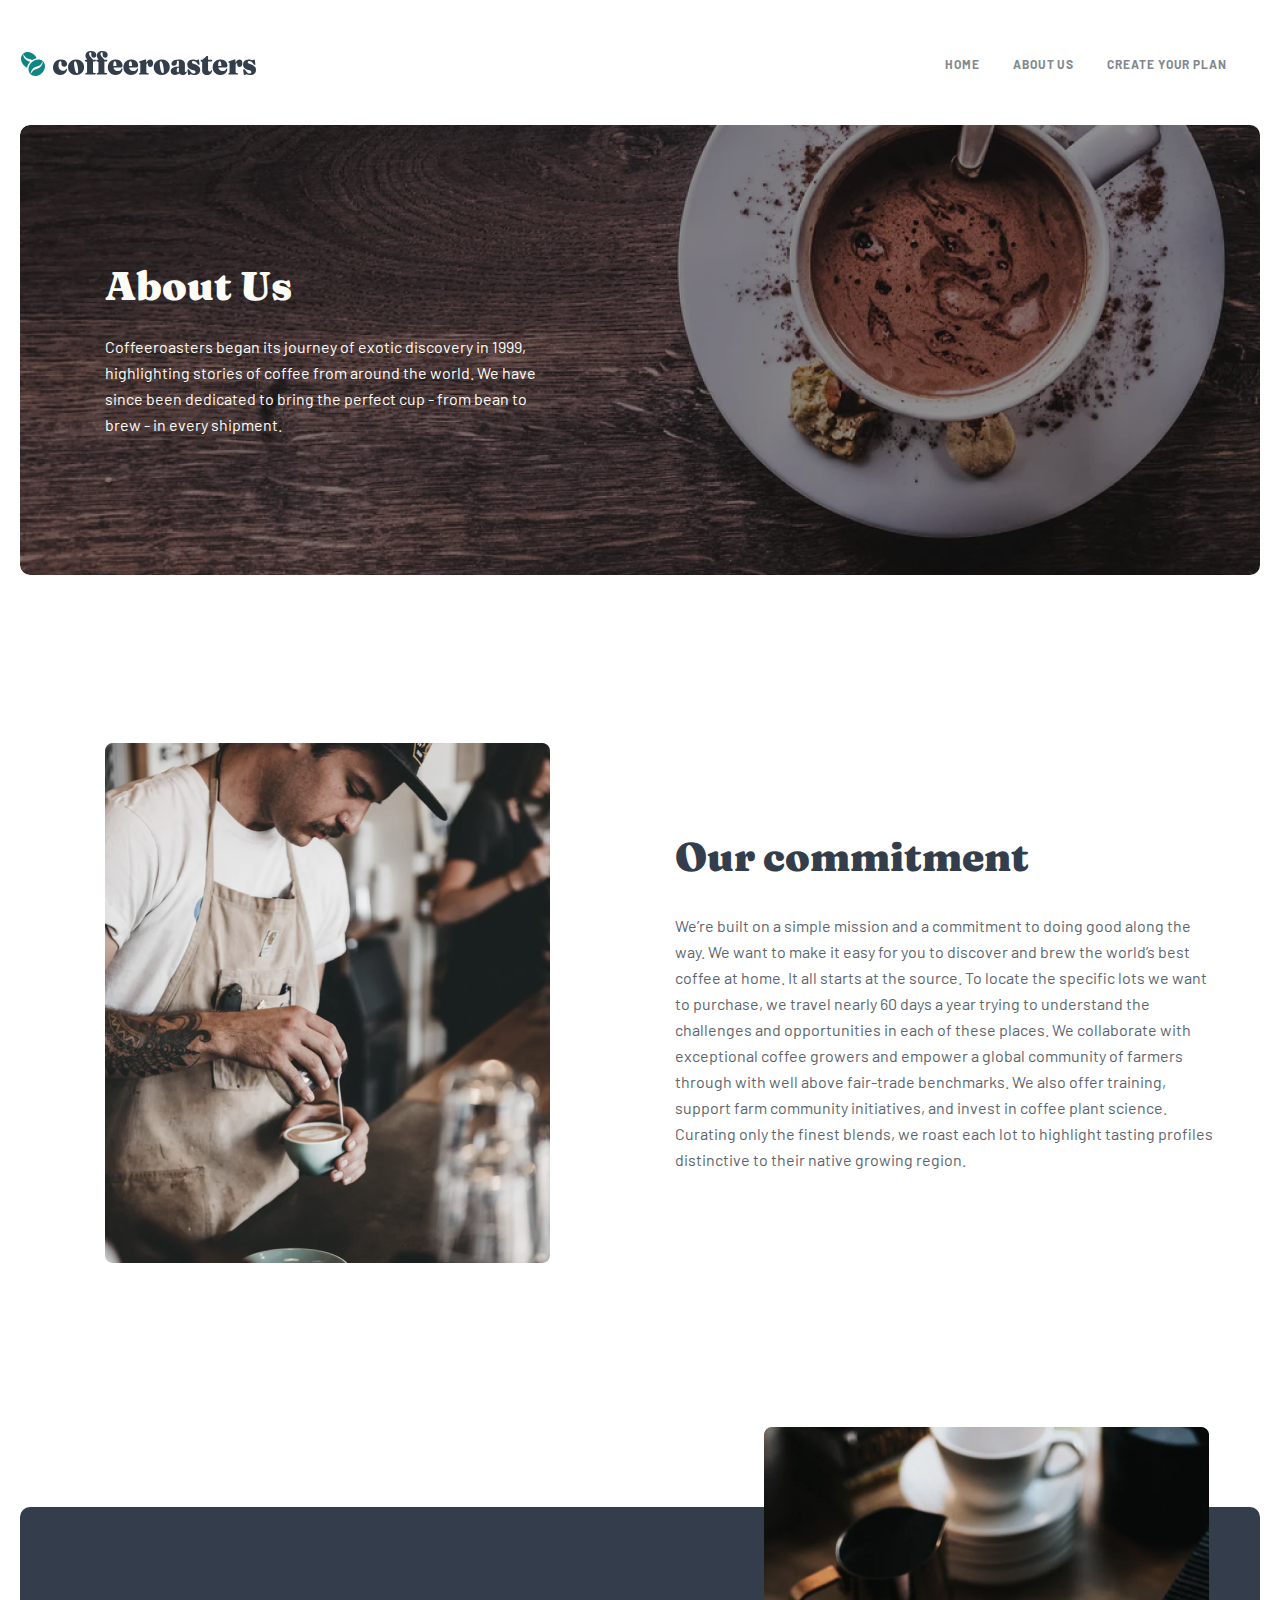
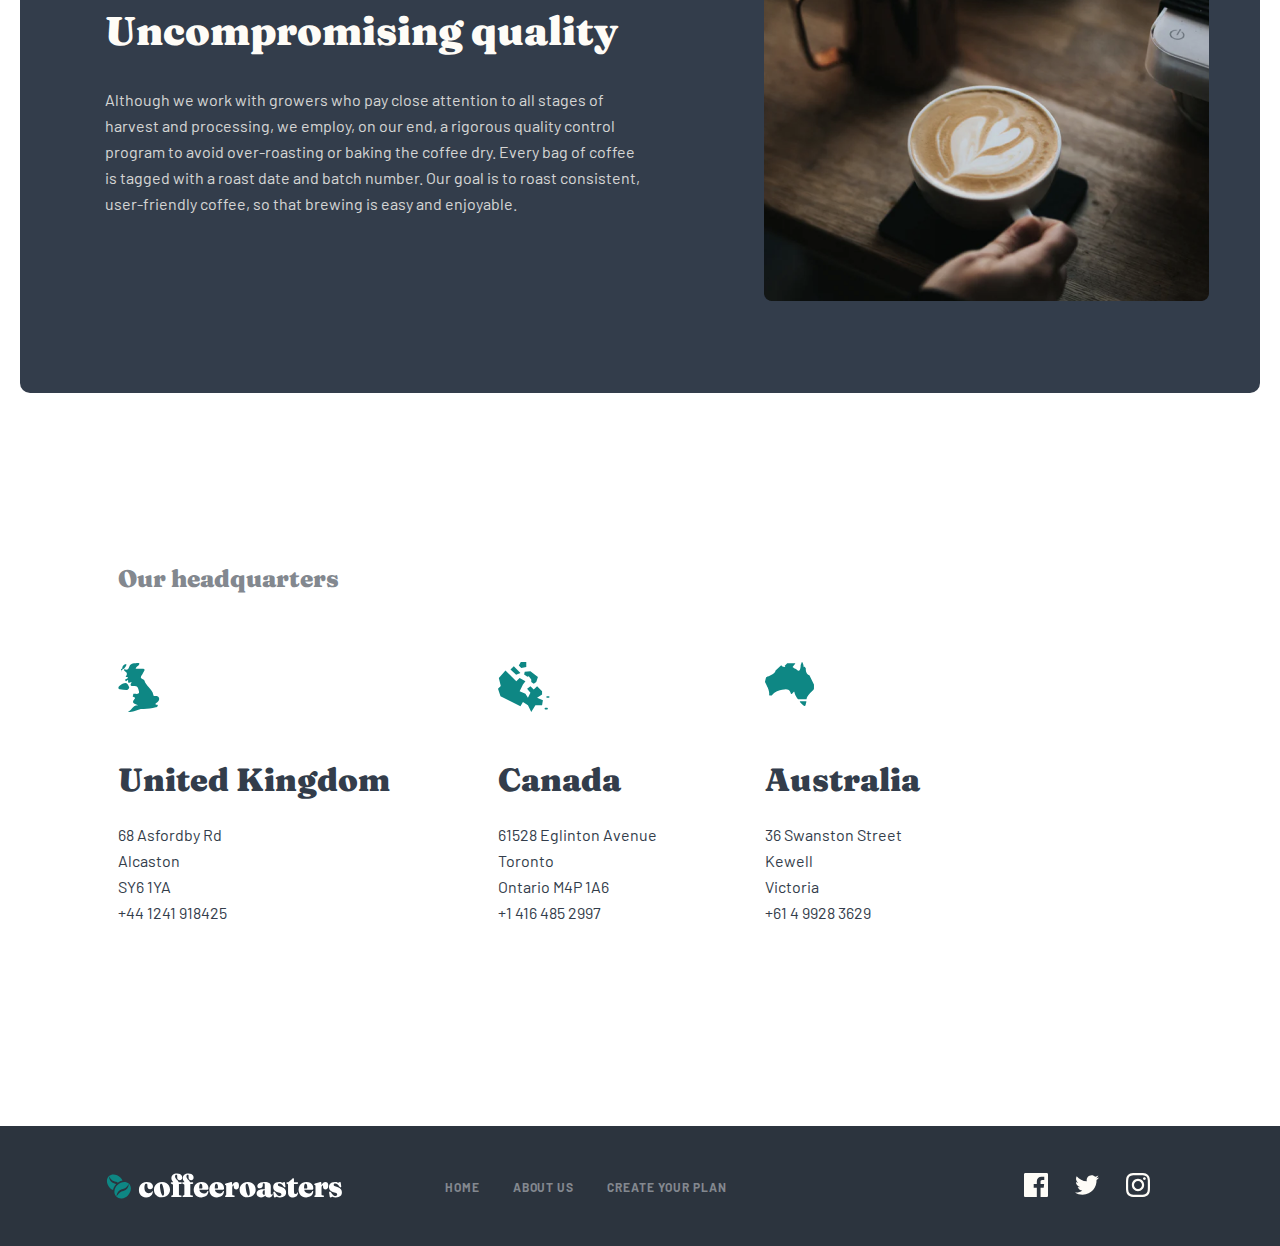
==== commit 383b96c7: "edited index page links" ====
--- a/about.html
+++ b/about.html
@@ -21,7 +21,7 @@
                     
                     <li class="header__iteam"><a class="header__link" href="./index.html">Home</a></li>
                     <li class="header__iteam"><a class="header__link" href="./about.html">About Us</a></li>
-                    <li class="header__iteam"><a class="header__link" href="./index.html">Create your plan</a></li>
+                    <li class="header__iteam"><a class="header__link" href="./plan_creator.html">Create your plan</a></li>
 
                 </ul>
                 
--- a/css/main.css
+++ b/css/main.css
@@ -904,6 +904,7 @@
   padding-top: 137px;
   padding-left: 85px;
   margin-bottom: 168px;
+  border-radius: 10px;
 }
 
 @media only screen and (-webkit-min-device-pixel-ratio: 2), only screen and (min--moz-device-pixel-ratio: 2), only screen and (min-device-pixel-ratio: 2), only screen and (min-resolution: 192dpi), only screen and (min-resolution: 2dppx) {
